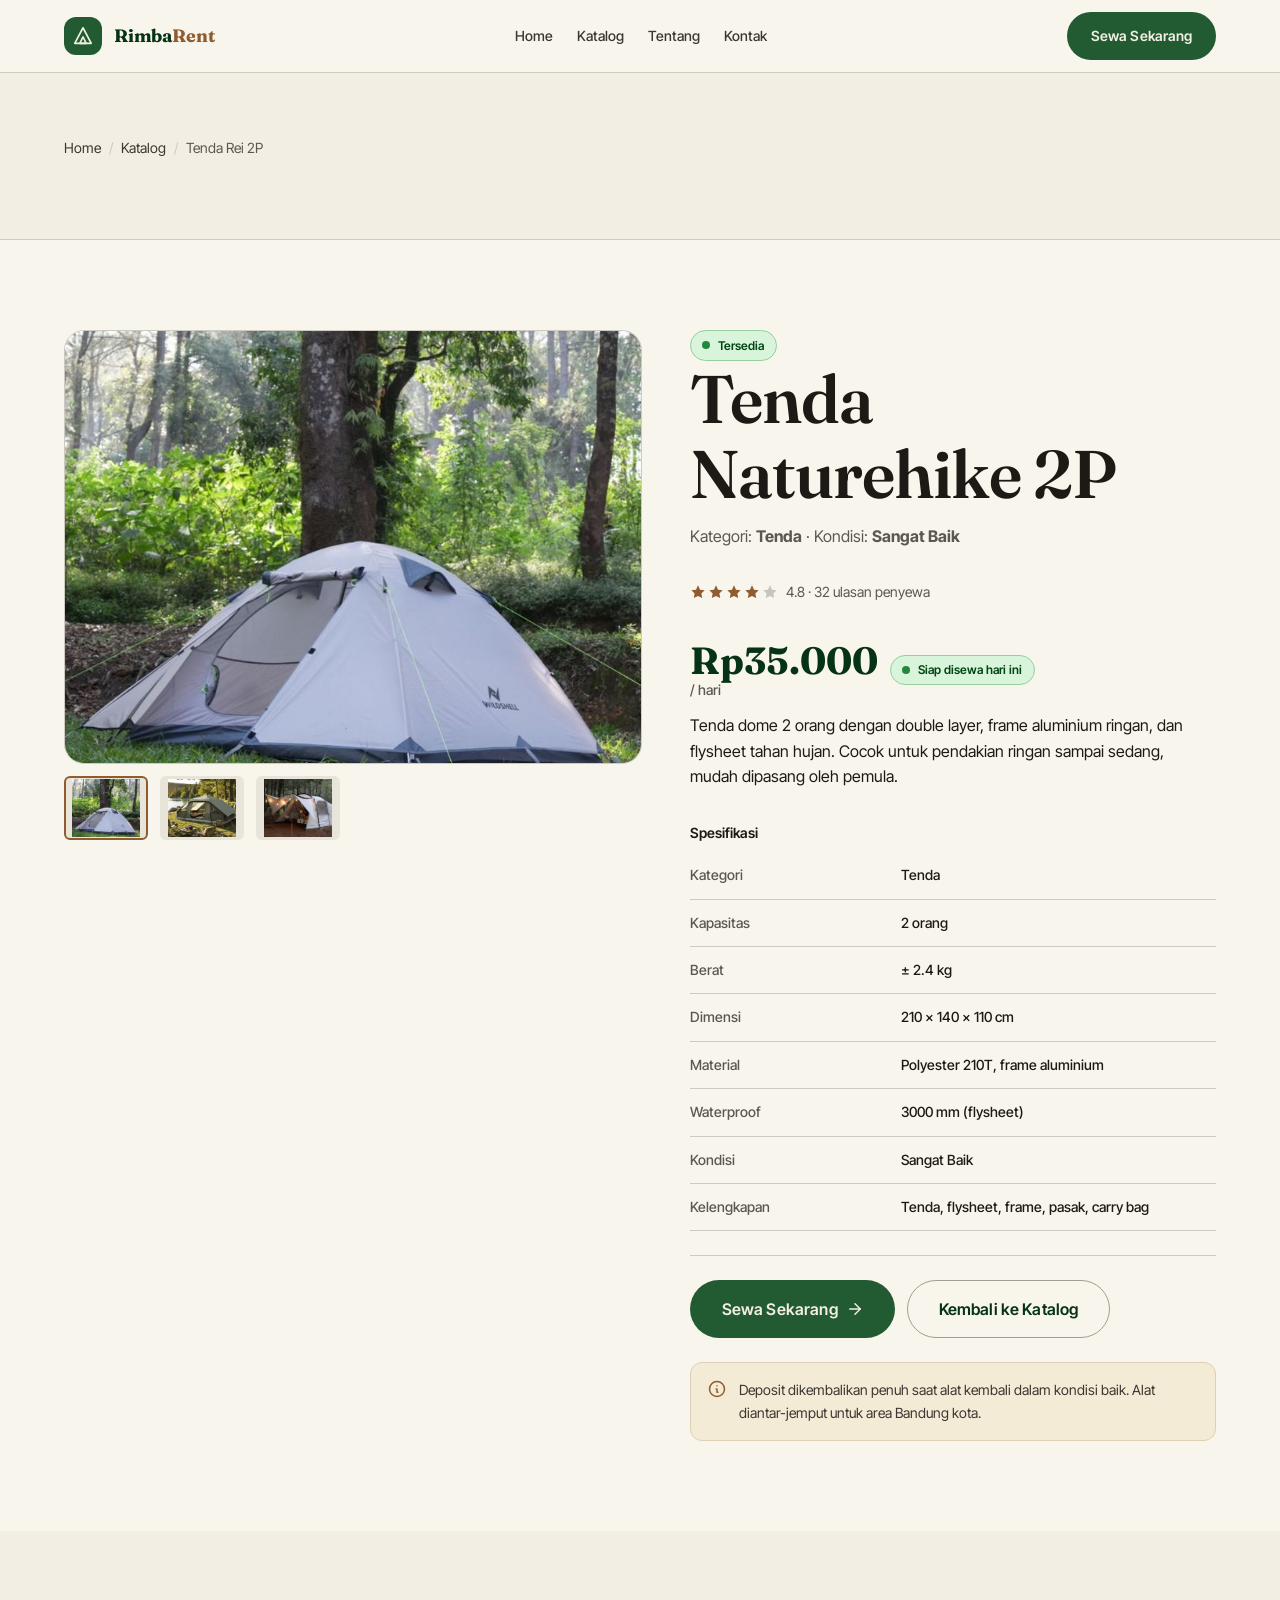
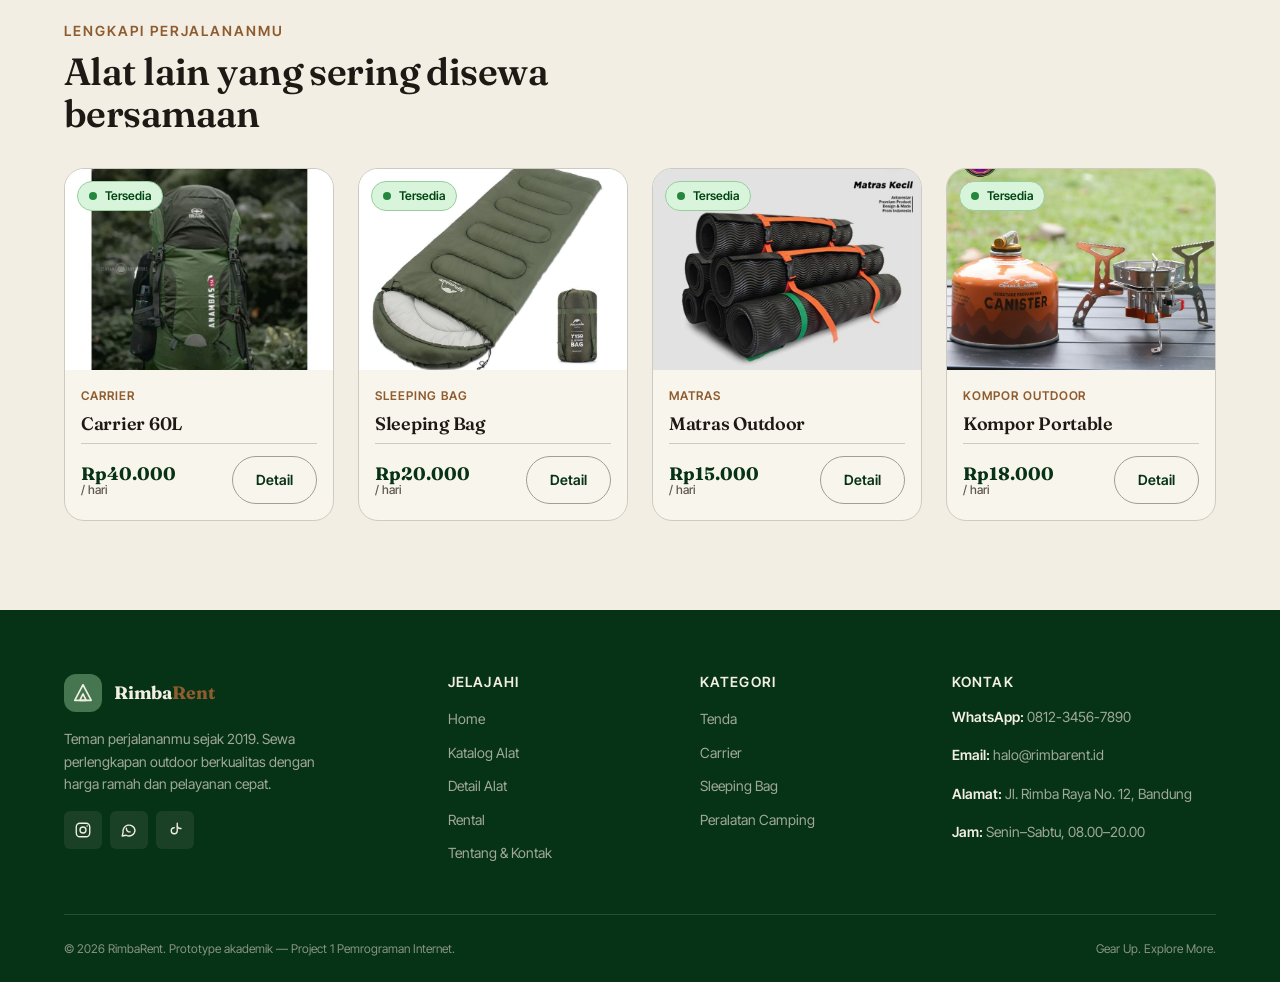
==== pages/detail.html @ 0a497bf2 "first commit" ====
<!DOCTYPE html>
<html lang="id">
<head>
  <meta charset="UTF-8">
  <meta name="viewport" content="width=device-width, initial-scale=1.0">
  <meta name="description" content="Detail alat RimbaRent — Tenda Rei 2P. Spesifikasi, kondisi, kapasitas, berat, harga sewa per hari, dan status ketersediaan.">
  <title>Tenda Rei 2P — Detail Alat — RimbaRent</title>

  <link rel="preconnect" href="https://fonts.googleapis.com">
  <link rel="preconnect" href="https://fonts.gstatic.com" crossorigin>
  <link href="https://fonts.googleapis.com/css2?family=Fraunces:opsz,wght@9..144,500;9..144,600;9..144,700&family=Inter+Tight:wght@400;500;600;700&display=swap" rel="stylesheet">

  <link rel="stylesheet" href="../css/style.css">
  <link rel="stylesheet" href="../css/components.css">
  <link rel="stylesheet" href="../css/responsive.css">
</head>
<body>
  <a class="skip-link" href="#main">Lewati ke konten utama</a>

  <!-- ================= HEADER / NAVBAR ================= -->
  <header class="site-header">
    <div class="container">
      <nav class="nav" aria-label="Navigasi utama">
        <a class="brand" href="../index.html" aria-label="RimbaRent, kembali ke beranda">
          <span class="brand__mark" aria-hidden="true">
            <svg viewBox="0 0 24 24" fill="none" stroke="currentColor" stroke-width="1.8" stroke-linecap="round" stroke-linejoin="round"><path d="M12 3 3 20h18L12 3Z"/><path d="M12 13 8.5 20h7L12 13Z"/></svg>
          </span>
          <span class="brand__name">Rimba<b>Rent</b></span>
        </a>

        <ul class="nav__menu">
          <li><a class="nav__link" href="../index.html">Home</a></li>
          <li><a class="nav__link" href="katalog.html">Katalog</a></li>
          <li><a class="nav__link" href="tentang.html">Tentang</a></li>
          <li><a class="nav__link" href="tentang.html#kontak">Kontak</a></li>
        </ul>

        <div class="nav__actions">
          <a class="btn btn--primary" href="rental.html">Sewa Sekarang</a>
          <button class="nav__toggle" type="button" data-nav-toggle aria-expanded="false" aria-controls="nav-drawer" aria-label="Buka menu navigasi">
            <span aria-hidden="true"></span>
          </button>
        </div>
      </nav>
    </div>

    <div class="nav__drawer" id="nav-drawer" data-nav-drawer>
      <div class="container">
        <ul>
          <li><a href="../index.html">Home</a></li>
          <li><a href="katalog.html">Katalog</a></li>
          <li><a href="detail.html" aria-current="page">Detail Alat</a></li>
          <li><a href="rental.html">Rental</a></li>
          <li><a href="tentang.html">Tentang</a></li>
        </ul>
        <a class="btn btn--primary btn--block" href="rental.html">Sewa Sekarang</a>
        <p class="drawer-contact">WhatsApp: 0812-3456-7890 · Senin–Sabtu 08.00–20.00</p>
      </div>
    </div>
  </header>

  <main id="main">

    <!-- ================= HEADER HALAMAN ================= -->
    <section class="page-hero">
      <div class="container">
        <nav class="breadcrumb" aria-label="Breadcrumb">
          <a href="../index.html">Home</a>
          <span aria-hidden="true">/</span>
          <a href="katalog.html">Katalog</a>
          <span aria-hidden="true">/</span>
          <span aria-current="page">Tenda Rei 2P</span>
        </nav>
      </div>
    </section>

    <!-- ================= DETAIL ================= -->
    <section class="section section--paper" aria-labelledby="tool-title">
      <div class="container">
        <div class="detail-layout">

          <!-- KIRI: Foto -->
          <div class="detail-gallery detail-media-first">
            <figure class="detail-figure" aria-label="Foto Tenda Naturehike 2P">
              <img data-detail-image src="../assets/images/products/tenda-naturehike-2p.jpg" alt="Tenda Naturehike 2P dome abu-abu berdiri di area perkemahan pegunungan">
            </figure>

            <div class="detail-thumbs" role="group" aria-label="Galeri foto alat">
              <button class="detail-thumb is-active" type="button" data-thumb="../assets/images/products/tenda-naturehike-2p.jpg" aria-label="Foto utama">
                <img src="../assets/images/products/tenda-naturehike-2p.jpg" alt="Foto utama Tenda Naturehike 2P">
              </button>
              <button class="detail-thumb" type="button" data-thumb="../assets/images/products/tenda-naturehike-4p.jpg" aria-label="Foto varian 4P">
                <img src="../assets/images/products/tenda-naturehike-4p.jpg" alt="Foto varian 4P">
              </button>
              <button class="detail-thumb" type="button" data-thumb="../assets/images/categories/tenda.jpg" aria-label="Foto saat terpasang di alam">
                <img src="../assets/images/categories/tenda.jpg" alt="Foto saat terpasang di alam">
              </button>
            </div>
          </div>

          <!-- KANAN: Informasi -->
          <div>
            <span class="badge badge--ok"><span class="badge__dot"></span>Tersedia</span>
            <h1 class="detail-title" id="tool-title">Tenda Naturehike 2P</h1>
            <p class="text-muted">Kategori: <strong>Tenda</strong> · Kondisi: <strong>Sangat Baik</strong></p>

            <div class="rating mt-6" aria-label="Rating 4.8 dari 5">
              <span class="rating__stars" aria-hidden="true">
                <svg viewBox="0 0 24 24" fill="currentColor"><path d="m12 2 3 6.5 7 .9-5 4.7 1.3 7L12 18l-6.3 3.1L7 14.1 2 9.4l7-.9L12 2Z"/></svg>
                <svg viewBox="0 0 24 24" fill="currentColor"><path d="m12 2 3 6.5 7 .9-5 4.7 1.3 7L12 18l-6.3 3.1L7 14.1 2 9.4l7-.9L12 2Z"/></svg>
                <svg viewBox="0 0 24 24" fill="currentColor"><path d="m12 2 3 6.5 7 .9-5 4.7 1.3 7L12 18l-6.3 3.1L7 14.1 2 9.4l7-.9L12 2Z"/></svg>
                <svg viewBox="0 0 24 24" fill="currentColor"><path d="m12 2 3 6.5 7 .9-5 4.7 1.3 7L12 18l-6.3 3.1L7 14.1 2 9.4l7-.9L12 2Z"/></svg>
                <svg class="is-empty" viewBox="0 0 24 24" fill="currentColor"><path d="m12 2 3 6.5 7 .9-5 4.7 1.3 7L12 18l-6.3 3.1L7 14.1 2 9.4l7-.9L12 2Z"/></svg>
              </span>
              <span>4.8 · 32 ulasan penyewa</span>
            </div>

            <div class="detail-price-row mt-6">
              <p class="price">Rp35.000 <small>/ hari</small></p>
              <span class="badge badge--ok"><span class="badge__dot"></span>Siap disewa hari ini</span>
            </div>

            <p>Tenda dome 2 orang dengan double layer, frame aluminium ringan, dan flysheet tahan hujan. Cocok untuk pendakian ringan sampai sedang, mudah dipasang oleh pemula.</p>

            <!-- Spesifikasi -->
            <table class="spec-table mt-6">
              <caption>Spesifikasi</caption>
              <tbody>
                <tr><th scope="row">Kategori</th><td>Tenda</td></tr>
                <tr><th scope="row">Kapasitas</th><td>2 orang</td></tr>
                <tr><th scope="row">Berat</th><td>± 2.4 kg</td></tr>
                <tr><th scope="row">Dimensi</th><td>210 × 140 × 110 cm</td></tr>
                <tr><th scope="row">Material</th><td>Polyester 210T, frame aluminium</td></tr>
                <tr><th scope="row">Waterproof</th><td>3000 mm (flysheet)</td></tr>
                <tr><th scope="row">Kondisi</th><td>Sangat Baik</td></tr>
                <tr><th scope="row">Kelengkapan</th><td>Tenda, flysheet, frame, pasak, carry bag</td></tr>
              </tbody>
            </table>

            <div class="detail-actions">
              <a class="btn btn--primary btn--lg" href="rental.html">
                Sewa Sekarang
                <svg class="btn__icon" viewBox="0 0 24 24" fill="none" stroke="currentColor" stroke-width="2" stroke-linecap="round" stroke-linejoin="round" aria-hidden="true"><path d="M5 12h14"/><path d="m12 5 7 7-7 7"/></svg>
              </a>
              <a class="btn btn--ghost btn--lg" href="katalog.html">Kembali ke Katalog</a>
            </div>

            <div class="callout">
              <svg viewBox="0 0 24 24" fill="none" stroke="currentColor" stroke-width="1.8" stroke-linecap="round" stroke-linejoin="round" aria-hidden="true"><circle cx="12" cy="12" r="9"/><path d="M12 8h.01M11 12h1v4h1"/></svg>
              <p style="max-width:none;margin:0">Deposit dikembalikan penuh saat alat kembali dalam kondisi baik. Alat diantar-jemput untuk area Bandung kota.</p>
            </div>
          </div>
        </div>
      </div>
    </section>

    <!-- ================= ALAT LAIN ================= -->
    <section class="section section--cream" aria-labelledby="lain-title">
      <div class="container">
        <div class="section-head">
          <span class="eyebrow">Lengkapi Perjalananmu</span>
          <h2 id="lain-title">Alat lain yang sering disewa bersamaan</h2>
        </div>

        <div class="grid products-grid">
          <article class="product-card">
            <div class="product-card__media">
              <img src="../assets/images/categories/carrier-60l.jpg" alt="Carrier 60 liter warna hijau untuk pendakian" loading="lazy" onerror="this.style.display='none'">
            </div>
            <div class="product-card__body">
              <span class="badge badge--ok product-card__badge"><span class="badge__dot"></span>Tersedia</span>
              <span class="product-card__cat">Carrier</span>
              <h3 class="product-card__name">Carrier 60L</h3>
              <div class="product-card__foot">
                <p class="price">Rp40.000 <small>/ hari</small></p>
                <a class="btn btn--ghost" href="detail.html">Detail</a>
              </div>
            </div>
          </article>

          <article class="product-card">
            <div class="product-card__media">
              <img src="../assets/images/categories/sleeping-bag.jpg" alt="Sleeping bag outdoor tergelar di dalam tenda" loading="lazy" onerror="this.style.display='none'">
            </div>
            <div class="product-card__body">
              <span class="badge badge--ok product-card__badge"><span class="badge__dot"></span>Tersedia</span>
              <span class="product-card__cat">Sleeping Bag</span>
              <h3 class="product-card__name">Sleeping Bag</h3>
              <div class="product-card__foot">
                <p class="price">Rp20.000 <small>/ hari</small></p>
                <a class="btn btn--ghost" href="detail.html">Detail</a>
              </div>
            </div>
          </article>

          <article class="product-card">
            <div class="product-card__media">
              <img src="../assets/images/categories/matras.jpg" alt="Matras camping digelar di rerumputan" loading="lazy" onerror="this.style.display='none'">
            </div>
            <div class="product-card__body">
              <span class="badge badge--ok product-card__badge"><span class="badge__dot"></span>Tersedia</span>
              <span class="product-card__cat">Matras</span>
              <h3 class="product-card__name">Matras Outdoor</h3>
              <div class="product-card__foot">
                <p class="price">Rp15.000 <small>/ hari</small></p>
                <a class="btn btn--ghost" href="detail.html">Detail</a>
              </div>
            </div>
          </article>

          <article class="product-card">
            <div class="product-card__media">
              <img src="../assets/images/categories/kompor.jpg" alt="Kompor portable menyala saat memasak di alam bebas" loading="lazy" onerror="this.style.display='none'">
            </div>
            <div class="product-card__body">
              <span class="badge badge--ok product-card__badge"><span class="badge__dot"></span>Tersedia</span>
              <span class="product-card__cat">Kompor Outdoor</span>
              <h3 class="product-card__name">Kompor Portable</h3>
              <div class="product-card__foot">
                <p class="price">Rp18.000 <small>/ hari</small></p>
                <a class="btn btn--ghost" href="detail.html">Detail</a>
              </div>
            </div>
          </article>
        </div>
      </div>
    </section>

  </main>

  <!-- ================= FOOTER ================= -->
  <footer class="site-footer">
    <div class="container">
      <div class="footer-grid">
        <div class="footer-brand">
          <a class="brand" href="../index.html">
            <span class="brand__mark" aria-hidden="true">
              <svg viewBox="0 0 24 24" fill="none" stroke="currentColor" stroke-width="1.8" stroke-linecap="round" stroke-linejoin="round"><path d="M12 3 3 20h18L12 3Z"/><path d="M12 13 8.5 20h7L12 13Z"/></svg>
            </span>
            <span class="brand__name">Rimba<b>Rent</b></span>
          </a>
          <p>Teman perjalananmu sejak 2019. Sewa perlengkapan outdoor berkualitas dengan harga ramah dan pelayanan cepat.</p>
          <div class="footer-social">
            <a href="#" aria-label="Instagram RimbaRent"><svg viewBox="0 0 24 24" fill="none" stroke="currentColor" stroke-width="1.8" stroke-linecap="round" stroke-linejoin="round"><rect x="3" y="3" width="18" height="18" rx="5"/><circle cx="12" cy="12" r="4"/><circle cx="17.5" cy="6.5" r="1" fill="currentColor" stroke="none"/></svg></a>
            <a href="#" aria-label="WhatsApp RimbaRent"><svg viewBox="0 0 24 24" fill="none" stroke="currentColor" stroke-width="1.8" stroke-linecap="round" stroke-linejoin="round"><path d="M20 12a8 8 0 0 1-11.8 7L3 20l1.1-4.9A8 8 0 1 1 20 12Z"/><path d="M8.5 9.5c0 3 2 5 5 5"/></svg></a>
            <a href="#" aria-label="TikTok RimbaRent"><svg viewBox="0 0 24 24" fill="none" stroke="currentColor" stroke-width="1.8" stroke-linecap="round" stroke-linejoin="round"><path d="M15 3v10a4 4 0 1 1-4-4"/><path d="M15 7a5 5 0 0 0 5 3"/></svg></a>
          </div>
        </div>

        <nav class="footer-col" aria-label="Menu footer">
          <h4>Jelajahi</h4>
          <ul>
            <li><a href="../index.html">Home</a></li>
            <li><a href="katalog.html">Katalog Alat</a></li>
            <li><a href="detail.html">Detail Alat</a></li>
            <li><a href="rental.html">Rental</a></li>
            <li><a href="tentang.html">Tentang &amp; Kontak</a></li>
          </ul>
        </nav>

        <nav class="footer-col" aria-label="Kategori footer">
          <h4>Kategori</h4>
          <ul>
            <li><a href="katalog.html#tenda">Tenda</a></li>
            <li><a href="katalog.html#carrier">Carrier</a></li>
            <li><a href="katalog.html#sleeping-bag">Sleeping Bag</a></li>
            <li><a href="katalog.html#camping">Peralatan Camping</a></li>
          </ul>
        </nav>

        <div class="footer-col">
          <h4>Kontak</h4>
          <ul class="footer-contact">
            <li><b>WhatsApp:</b> 0812-3456-7890</li>
            <li><b>Email:</b> halo@rimbarent.id</li>
            <li><b>Alamat:</b> Jl. Rimba Raya No. 12, Bandung</li>
            <li><b>Jam:</b> Senin–Sabtu, 08.00–20.00</li>
          </ul>
        </div>
      </div>

      <div class="footer-bottom">
        <p>&copy; <span data-year>2026</span> RimbaRent. Prototype akademik — Project 1 Pemrograman Internet.</p>
        <p>Gear Up. Explore More.</p>
      </div>
    </div>
  </footer>

  <script src="../js/script.js"></script>
</body>
</html>
---- css/style.css ----
/* ==========================================================================
   RimbaRent — Sistem Informasi Rental Alat Outdoor
   style.css — Design tokens (OKLCH), reset, base typography, layout primitives
   Hallmark · macrostructure: Photographic (hero-led) · Mode A (quality layer)
   Hallmark · pre-emit critique: P5 H5 E5 S4 R5 V4
   --------------------------------------------------------------------------
   Palet OKLCH, tanpa #000/#fff murni, neutrals ter-tint hangat selaras accent.
   ========================================================================== */

/* --------------------------------------------------------------------------
   1. DESIGN TOKENS
   -------------------------------------------------------------------------- */
:root {
  /* --- Brand core (5 warna) --- */
  --forest:  oklch(42% 0.09 150);
  --dark:    oklch(28% 0.07 150);
  --earth:   oklch(52% 0.09 60);
  --cream:   oklch(95% 0.015 90);
  --ink:     oklch(22% 0.012 60);

  /* --- Turunan brand (tint/shade dari brand core, bukan warna baru) --- */
  --forest-deep: oklch(34% 0.08 150);
  --forest-soft: oklch(52% 0.08 150);
  --paper:       oklch(97% 0.012 90);   /* surface lebih terang dari cream */
  --paper-2:     oklch(92% 0.016 90);   /* surface alt */
  --rule:        oklch(84% 0.012 85);   /* hairline */
  --muted:       oklch(46% 0.012 70);   /* teks sekunder */
  --ink-soft:    oklch(34% 0.012 65);   /* teks body lembut */

  /* --- Status (bagian sistem) --- */
  --ok:     oklch(55% 0.14 148);
  --ok-bg:  oklch(94% 0.045 148);
  --busy:   oklch(63% 0.15 60);
  --busy-bg:oklch(95% 0.05 70);
  --maint:  oklch(52% 0.18 27);
  --maint-bg:oklch(95% 0.04 27);

  /* --- Accent (highlighter, pakai <=3% viewport) --- */
  --accent: var(--earth);

  /* --- Tipografi --- */
  --font-display: "Fraunces", "Iowan Old Style", Georgia, ui-serif, serif;
  --font-body:    "Inter Tight", ui-sans-serif, system-ui, -apple-system, "Segoe UI", Roboto, sans-serif;

  /* Skala rasio — perfect fourth (1.333) */
  --fs-xs:   0.75rem;   /* 12 */
  --fs-sm:   0.875rem;  /* 14 */
  --fs-base: 1rem;      /* 16 */
  --fs-md:   1.125rem;  /* 18 */
  --fs-lg:   1.333rem;  /* 21.3 */
  --fs-xl:   1.777rem;  /* 28.4 */
  --fs-2xl:  2.369rem;  /* 37.9 */
  --fs-3xl:  3.157rem;  /* 50.5 */
  --fs-4xl:  4.209rem;  /* 67.3 */

  --lh-display: 1.12;
  --lh-tight:   1.25;
  --lh-body:    1.6;

  --measure: 65ch;

  /* --- Spacing (kelipatan 4/8) --- */
  --sp-1:  0.25rem;
  --sp-2:  0.5rem;
  --sp-3:  0.75rem;
  --sp-4:  1rem;
  --sp-5:  1.5rem;
  --sp-6:  2rem;
  --sp-7:  3rem;
  --sp-8:  4rem;
  --sp-9:  6rem;

  /* --- Radius --- */
  --r-sm:  6px;
  --r-md:  12px;
  --r-lg:  20px;
  --r-pill: 999px;

  /* --- Shadow (tinted, bukan abu kaku) --- */
  --sh-sm: 0 1px 2px oklch(22% 0.02 60 / 0.06),
           0 1px 3px oklch(22% 0.02 60 / 0.05);
  --sh-md: 0 4px 12px oklch(22% 0.02 60 / 0.10),
           0 2px 4px oklch(22% 0.02 60 / 0.06);
  --sh-lg: 0 16px 40px oklch(22% 0.02 60 / 0.16),
           0 6px 14px oklch(22% 0.02 60 / 0.08);

  /* --- Motion --- */
  --ease:  cubic-bezier(0.22, 0.61, 0.36, 1);
  --t-fast: 160ms var(--ease);
  --t-med:  240ms var(--ease);
  --t-slow: 320ms var(--ease);

  /* --- Layout --- */
  --container: 1200px;
  --gutter: 1.5rem;
  --header-h: 72px;
}

/* --------------------------------------------------------------------------
   2. RESET
   -------------------------------------------------------------------------- */
*,
*::before,
*::after { box-sizing: border-box; }

* { margin: 0; }

html {
  -webkit-text-size-adjust: 100%;
  scroll-behavior: smooth;
  scroll-padding-top: calc(var(--header-h) + 1rem);
}

body {
  font-family: var(--font-body);
  font-size: var(--fs-base);
  line-height: var(--lh-body);
  color: var(--ink);
  background-color: var(--paper);
  -webkit-font-smoothing: antialiased;
  text-rendering: optimizeLegibility;
  overflow-x: hidden;
}

img, picture, svg, video {
  display: block;
  max-width: 100%;
}

input, button, textarea, select {
  font: inherit;
  color: inherit;
}

button { cursor: pointer; }

a {
  color: inherit;
  text-decoration: none;
}

ul, ol { list-style: none; padding: 0; }

/* --------------------------------------------------------------------------
   3. TYPOGRAPHY
   -------------------------------------------------------------------------- */
h1, h2, h3, h4 {
  font-family: var(--font-display);
  font-weight: 600;
  line-height: var(--lh-display);
  color: var(--ink);
  letter-spacing: -0.015em;
}

h1 { font-size: clamp(var(--fs-2xl), 6vw, var(--fs-4xl)); }
h2 { font-size: clamp(var(--fs-xl), 4vw, var(--fs-2xl)); }
h3 { font-size: var(--fs-lg); }
h4 { font-size: var(--fs-md); }

p { max-width: var(--measure); }

strong, b { font-weight: 700; }

.eyebrow {
  font-family: var(--font-body);
  font-size: var(--fs-sm);
  font-weight: 600;
  letter-spacing: 0.14em;
  text-transform: uppercase;
  color: var(--earth);
}

.lead {
  font-size: var(--fs-md);
  color: var(--ink-soft);
  line-height: var(--lh-body);
}

.text-muted { color: var(--muted); }

/* --------------------------------------------------------------------------
   4. LAYOUT PRIMITIVES
   -------------------------------------------------------------------------- */
.container {
  width: 100%;
  max-width: var(--container);
  margin-inline: auto;
  padding-inline: var(--gutter);
}

.section {
  padding-block: clamp(var(--sp-7), 7vw, var(--sp-9));
}

.section--paper { background: var(--paper); }
.section--cream { background: var(--cream); }
.section--dark  { background: var(--dark); color: var(--cream); }
.section--dark h1,
.section--dark h2,
.section--dark h3 { color: var(--cream); }

.section-head {
  max-width: 60ch;
  margin-bottom: var(--sp-6);
}

.section-head--center {
  margin-inline: auto;
  text-align: center;
}

.section-head .eyebrow { display: block; margin-bottom: var(--sp-2); }

.section-head h2 { margin-bottom: var(--sp-3); }

/* Divider hairline (Hallmark default) */
.rule {
  border: 0;
  border-top: 1px solid var(--rule);
}

.rule--dark { border-top-color: oklch(52% 0.03 150 / 0.35); }

/* Grid utilitas */
.grid { display: grid; gap: var(--sp-5); }

/* --------------------------------------------------------------------------
   5. AKSESIBILITAS
   -------------------------------------------------------------------------- */
:where(a, button, input, select, textarea, [tabindex]):focus-visible {
  outline: 2px solid var(--accent);
  outline-offset: 2px;
  border-radius: var(--r-sm);
}

.visually-hidden {
  position: absolute !important;
  width: 1px; height: 1px;
  padding: 0; margin: -1px;
  overflow: hidden;
  clip: rect(0 0 0 0);
  white-space: nowrap;
  border: 0;
}

.skip-link {
  position: absolute;
  top: var(--sp-4);
  left: var(--sp-4);
  z-index: 200;
  background: var(--dark);
  color: var(--cream);
  padding: var(--sp-2) var(--sp-4);
  border-radius: var(--r-sm);
  transform: translateY(-150%);
  transition: transform var(--t-fast);
}
.skip-link:focus { transform: translateY(0); }

/* --------------------------------------------------------------------------
   6. HELPERS
   -------------------------------------------------------------------------- */
.stack > * + * { margin-top: var(--sp-4); }
.stack-sm > * + * { margin-top: var(--sp-2); }
.cluster {
  display: flex;
  flex-wrap: wrap;
  gap: var(--sp-3);
  align-items: center;
}
.center { text-align: center; margin-inline: auto; }
.mt-6 { margin-top: var(--sp-6); }
.mt-7 { margin-top: var(--sp-7); }
---- css/components.css ----
/* ==========================================================================
   RimbaRent — components.css
   Navbar, footer, buttons, cards, badges, forms, hero, sections, map, dll.
   ========================================================================== */

/* --------------------------------------------------------------------------
   NAVBAR
   -------------------------------------------------------------------------- */
.site-header {
  position: sticky;
  top: 0;
  z-index: 100;
  background: oklch(97% 0.012 90 / 0.92);
  backdrop-filter: saturate(140%) blur(10px);
  border-bottom: 1px solid var(--rule);
}

.nav {
  display: flex;
  align-items: center;
  justify-content: space-between;
  gap: var(--sp-4);
  min-height: var(--header-h);
}

.brand {
  display: inline-flex;
  align-items: center;
  gap: var(--sp-3);
  font-family: var(--font-display);
  font-weight: 700;
  font-size: var(--fs-md);
  letter-spacing: -0.01em;
  color: var(--dark);
}

.brand__mark {
  display: grid;
  place-items: center;
  width: 38px;
  height: 38px;
  border-radius: var(--r-md);
  background: var(--forest);
  color: var(--cream);
  flex: none;
}
.brand__mark svg { width: 22px; height: 22px; }

.brand__name b { color: var(--earth); font-weight: 700; }

.nav__menu {
  display: flex;
  align-items: center;
  gap: var(--sp-5);
}

.nav__link {
  position: relative;
  font-size: var(--fs-sm);
  font-weight: 500;
  color: var(--ink-soft);
  padding-block: var(--sp-1);
  transition: color var(--t-fast);
}

.nav__link::after {
  content: "";
  position: absolute;
  left: 0;
  bottom: -2px;
  width: 100%;
  height: 2px;
  background: var(--accent);
  transform: scaleX(0);
  transform-origin: left;
  transition: transform var(--t-med);
}

.nav__link:hover { color: var(--dark); }
.nav__link:hover::after,
.nav__link[aria-current="page"]::after { transform: scaleX(1); }
.nav__link[aria-current="page"] { color: var(--dark); font-weight: 600; }

.nav__actions { display: flex; align-items: center; gap: var(--sp-3); }

.nav__toggle {
  display: none;
  width: 44px;
  height: 44px;
  border: 1px solid var(--rule);
  background: var(--paper);
  border-radius: var(--r-md);
  position: relative;
}
.nav__toggle span,
.nav__toggle span::before,
.nav__toggle span::after {
  content: "";
  position: absolute;
  left: 50%;
  width: 18px;
  height: 2px;
  background: var(--dark);
  border-radius: 2px;
  transform: translateX(-50%);
  transition: transform var(--t-med), opacity var(--t-fast);
}
.nav__toggle span { top: 50%; transform: translate(-50%, -50%); }
.nav__toggle span::before { top: -6px; }
.nav__toggle span::after  { top: 6px; }

.nav__toggle[aria-expanded="true"] span { transform: translate(-50%, -50%) rotate(45deg); }
.nav__toggle[aria-expanded="true"] span::before { opacity: 0; }
.nav__toggle[aria-expanded="true"] span::after { transform: translateX(-50%) rotate(-90deg); top: 0; }

/* Mobile drawer */
.nav__drawer {
  display: none;
}

/* --------------------------------------------------------------------------
   BUTTONS
   -------------------------------------------------------------------------- */
.btn {
  --btn-bg: var(--forest);
  --btn-fg: var(--cream);
  --btn-bd: transparent;
  display: inline-flex;
  align-items: center;
  justify-content: center;
  gap: var(--sp-2);
  padding: 0.72rem 1.4rem;
  min-height: 44px;
  font-family: var(--font-body);
  font-size: var(--fs-sm);
  font-weight: 600;
  letter-spacing: 0.01em;
  color: var(--btn-fg);
  background: var(--btn-bg);
  border: 1px solid var(--btn-bd);
  border-radius: var(--r-pill);
  transition: transform var(--t-fast), box-shadow var(--t-med),
              background-color var(--t-med), color var(--t-med),
              border-color var(--t-med);
}
.btn:hover { transform: translateY(-2px); box-shadow: var(--sh-md); }
.btn:active { transform: translateY(1px); box-shadow: var(--sh-sm); }
.btn:disabled,
.btn[aria-disabled="true"] {
  opacity: 0.5;
  cursor: not-allowed;
  transform: none;
  box-shadow: none;
}

.btn--primary { --btn-bg: var(--forest); --btn-fg: var(--cream); }
.btn--primary:hover { --btn-bg: var(--forest-deep); }

.btn--accent { --btn-bg: var(--earth); --btn-fg: oklch(98% 0.01 80); }
.btn--accent:hover { --btn-bg: oklch(46% 0.10 60); }

.btn--ghost {
  --btn-bg: transparent;
  --btn-fg: var(--dark);
  --btn-bd: oklch(70% 0.02 90);
}
.btn--ghost:hover {
  --btn-bd: var(--dark);
  --btn-bg: var(--dark);
  --btn-fg: var(--cream);
}

.btn--light {
  --btn-bg: var(--cream);
  --btn-fg: var(--dark);
}
.btn--light:hover { --btn-bg: var(--paper); }

.btn--outline-light {
  --btn-bg: transparent;
  --btn-fg: var(--cream);
  --btn-bd: oklch(92% 0.02 90 / 0.6);
}
.btn--outline-light:hover {
  --btn-bg: oklch(96% 0.02 90 / 0.12);
  --btn-bd: var(--cream);
}

.btn--block { width: 100%; }
.btn--lg { padding: 0.95rem 1.9rem; font-size: var(--fs-base); }

.btn__icon { width: 18px; height: 18px; flex: none; }

/* --------------------------------------------------------------------------
   HERO
   -------------------------------------------------------------------------- */
.hero {
  position: relative;
  isolation: isolate;
  color: var(--cream);
  min-height: clamp(520px, 78vh, 760px);
  display: flex;
  align-items: flex-end;
  overflow: hidden;
  background: var(--dark);
}

.hero__media {
  position: absolute;
  inset: 0;
  z-index: -2;
}
.hero__media img {
  width: 100%;
  height: 100%;
  object-fit: cover;
  object-position: center 55%;
}

/* Overlay: dua lapis — scrim bawah + tint hutan */
.hero__overlay {
  position: absolute;
  inset: 0;
  z-index: -1;
  background:
    linear-gradient(180deg,
      oklch(20% 0.03 150 / 0.35) 0%,
      oklch(20% 0.03 150 / 0.55) 55%,
      oklch(16% 0.04 150 / 0.88) 100%);
}

/* Placeholder hero (bila gambar belum ada) */
.hero--placeholder .hero__media {
  background:
    radial-gradient(120% 100% at 70% 0%, oklch(48% 0.08 150) 0%, oklch(26% 0.06 150) 60%, oklch(20% 0.05 150) 100%);
}

.hero__inner {
  width: 100%;
  max-width: var(--container);
  margin-inline: auto;
  padding: clamp(var(--sp-7), 8vw, var(--sp-9)) var(--gutter) clamp(var(--sp-6), 6vw, var(--sp-8));
  display: grid;
  grid-template-columns: 1.1fr 0.9fr;
  gap: clamp(var(--sp-5), 5vw, var(--sp-8));
  align-items: center;
}

.hero__text {
  position: relative;
  z-index: 1;
}

/* Gambar hero split (kanan) */
.hero__figure {
  position: relative;
  margin: 0;
  z-index: 1;
  border-radius: var(--r-lg);
  overflow: hidden;
  aspect-ratio: 4 / 3;
  box-shadow: var(--sh-lg);
  border: 1px solid oklch(92% 0.02 90 / 0.18);
  background: oklch(26% 0.05 150);
}
.hero__figure img {
  position: relative;
  z-index: 1;
  width: 100%;
  height: 100%;
  object-fit: cover;
  object-position: center;
  transition: transform var(--t-slow);
}
.hero__figure:hover img { transform: scale(1.04); }

/* Fallback bila gambar belum tersedia (di bawah img; tampil saat img hidden) */
.hero__figure-fallback {
  position: absolute;
  inset: 0;
  z-index: 0;
  display: grid;
  place-content: center;
  justify-items: center;
  gap: var(--sp-3);
  text-align: center;
  color: oklch(90% 0.03 90 / 0.75);
  background: linear-gradient(145deg, oklch(40% 0.07 150), oklch(24% 0.05 150));
  transition: transform var(--t-slow);
}
.hero__figure:hover .hero__figure-fallback { transform: scale(1.04); }
.hero__figure-fallback svg { width: 56px; height: 56px; opacity: 0.85; }
.hero__figure-fallback em {
  font-family: var(--font-body);
  font-style: normal;
  font-size: var(--fs-xs);
  letter-spacing: 0.08em;
  text-transform: uppercase;
}

.hero__eyebrow {
  display: inline-flex;
  align-items: center;
  gap: var(--sp-2);
  font-size: var(--fs-sm);
  font-weight: 600;
  letter-spacing: 0.12em;
  text-transform: uppercase;
  color: oklch(88% 0.06 80);
  margin-bottom: var(--sp-4);
}
.hero__eyebrow::before {
  content: "";
  width: 26px;
  height: 1px;
  background: var(--accent);
}

.hero h1 {
  color: var(--cream);
  max-width: 16ch;
  margin-bottom: var(--sp-4);
  text-wrap: balance;
}

.hero__lead {
  max-width: 48ch;
  font-size: var(--fs-md);
  color: oklch(92% 0.015 90 / 0.9);
  margin-bottom: var(--sp-6);
}

.hero__cta { display: flex; flex-wrap: wrap; gap: var(--sp-3); }

.hero__stats {
  display: flex;
  flex-wrap: wrap;
  gap: var(--sp-6);
  margin-top: var(--sp-7);
  padding-top: var(--sp-5);
  border-top: 1px solid oklch(92% 0.02 90 / 0.25);
}
.hero__stat b {
  display: block;
  font-family: var(--font-display);
  font-size: var(--fs-xl);
  color: var(--cream);
  line-height: 1.1;
}
.hero__stat span {
  font-size: var(--fs-sm);
  color: oklch(88% 0.02 90 / 0.8);
}

/* --------------------------------------------------------------------------
   CATEGORY CARD
   -------------------------------------------------------------------------- */
.categories-grid {
  grid-template-columns: repeat(4, 1fr);
}

.category-card {
  position: relative;
  display: block;
  border-radius: var(--r-lg);
  overflow: hidden;
  background: var(--paper-2);
  box-shadow: var(--sh-sm);
  transition: transform var(--t-med), box-shadow var(--t-med);
}
.category-card:hover { transform: translateY(-4px); box-shadow: var(--sh-md); }

.category-card__media {
  position: relative;
  aspect-ratio: 4 / 3;
  overflow: hidden;
  background: var(--paper-2);
}
.category-card__media img {
  position: relative;
  z-index: 1;
  width: 100%; height: 100%;
  object-fit: cover;
  transition: transform var(--t-slow);
}
.category-card:hover .category-card__media img { transform: scale(1.06); }

.category-card__media::after {
  content: "";
  position: absolute;
  inset: 0;
  z-index: 2;
  background: linear-gradient(180deg, transparent 45%, oklch(18% 0.03 150 / 0.72) 100%);
}

.category-card__body {
  position: absolute;
  left: 0; right: 0; bottom: 0;
  z-index: 3;
  padding: var(--sp-4);
  color: var(--cream);
}
.category-card__body h3 {
  color: var(--cream);
  font-size: var(--fs-md);
  margin-bottom: var(--sp-1);
}
.category-card__body span {
  font-size: var(--fs-sm);
  color: oklch(90% 0.02 90 / 0.85);
}

/* Placeholder kategori — fallback ikon bila gambar belum ada (di bawah img) */
.category-card__media .category-card__icon {
  position: absolute;
  inset: 0;
  z-index: 0;
  display: grid;
  place-items: center;
  color: oklch(98% 0.01 90 / 0.9);
  background: linear-gradient(145deg, var(--forest-soft), var(--forest-deep));
}
.category-card__media .category-card__icon svg { width: 44px; height: 44px; opacity: 0.9; }

/* --------------------------------------------------------------------------
   PRODUCT CARD
   -------------------------------------------------------------------------- */
.products-grid {
  grid-template-columns: repeat(4, 1fr);
}

.product-card {
  position: relative;
  display: flex;
  flex-direction: column;
  background: var(--paper);
  border: 1px solid var(--rule);
  border-radius: var(--r-lg);
  overflow: hidden;
  transition: transform var(--t-med), box-shadow var(--t-med), border-color var(--t-med);
}
.product-card:hover {
  transform: translateY(-6px);
  box-shadow: var(--sh-lg);
  border-color: oklch(78% 0.04 100);
}

.product-card__media {
  position: relative;
  aspect-ratio: 4 / 3;
  overflow: hidden;
  background: var(--paper-2);
}
.product-card__media img {
  width: 100%; height: 100%;
  object-fit: cover;
  transition: transform var(--t-slow);
}
.product-card:hover .product-card__media img { transform: scale(1.05); }

.product-card__media.is-placeholder {
  display: grid;
  place-items: center;
  background: linear-gradient(145deg, var(--paper-2), var(--cream));
}
.product-card__media.is-placeholder svg {
  width: 46px; height: 46px;
  color: oklch(60% 0.04 130);
}

.product-card__badge {
  position: absolute;
  top: var(--sp-3);
  left: var(--sp-3);
  z-index: 2;
}

.product-card__body {
  display: flex;
  flex-direction: column;
  gap: var(--sp-2);
  padding: var(--sp-4);
  flex: 1;
}

.product-card__cat {
  font-size: var(--fs-xs);
  font-weight: 600;
  letter-spacing: 0.08em;
  text-transform: uppercase;
  color: var(--earth);
}

.product-card__name {
  font-family: var(--font-display);
  font-size: var(--fs-md);
  font-weight: 600;
  line-height: var(--lh-tight);
  color: var(--ink);
}

.product-card__meta {
  display: flex;
  align-items: center;
  gap: var(--sp-2);
  font-size: var(--fs-sm);
  color: var(--muted);
}

.product-card__foot {
  display: flex;
  align-items: center;
  justify-content: space-between;
  gap: var(--sp-3);
  margin-top: auto;
  padding-top: var(--sp-3);
  border-top: 1px solid var(--rule);
}

.price {
  font-family: var(--font-display);
  font-weight: 700;
  font-size: var(--fs-md);
  color: var(--dark);
  line-height: 1.1;
}
.price small {
  display: block;
  font-family: var(--font-body);
  font-size: var(--fs-xs);
  font-weight: 500;
  color: var(--muted);
}

/* --------------------------------------------------------------------------
   BADGE / STATUS
   -------------------------------------------------------------------------- */
.badge {
  display: inline-flex;
  align-items: center;
  gap: var(--sp-2);
  padding: 0.3rem 0.7rem;
  font-size: var(--fs-xs);
  font-weight: 600;
  border-radius: var(--r-pill);
  border: 1px solid transparent;
  white-space: nowrap;
}
.badge__dot {
  width: 8px; height: 8px;
  border-radius: 50%;
  flex: none;
}

.badge--ok    { background: var(--ok-bg);    color: oklch(34% 0.11 148); border-color: oklch(80% 0.09 148); }
.badge--ok    .badge__dot { background: var(--ok); }

.badge--busy  { background: var(--busy-bg);  color: oklch(42% 0.13 60);  border-color: oklch(82% 0.10 70); }
.badge--busy  .badge__dot { background: var(--busy); }

.badge--maint { background: var(--maint-bg); color: oklch(42% 0.16 27);  border-color: oklch(82% 0.09 27); }
.badge--maint .badge__dot { background: var(--maint); }

/* Chip / pill (filter & meta) */
.chip {
  display: inline-flex;
  align-items: center;
  gap: var(--sp-2);
  padding: 0.45rem 0.9rem;
  font-size: var(--fs-sm);
  font-weight: 500;
  color: var(--ink-soft);
  background: var(--paper);
  border: 1px solid var(--rule);
  border-radius: var(--r-pill);
  transition: background-color var(--t-fast), color var(--t-fast),
              border-color var(--t-fast), transform var(--t-fast);
}
.chip:hover { transform: translateY(-1px); border-color: var(--earth); color: var(--dark); }
.chip.is-active {
  background: var(--dark);
  color: var(--cream);
  border-color: var(--dark);
}

/* --------------------------------------------------------------------------
   FEATURE / STEP / VALUE CARD
   -------------------------------------------------------------------------- */
.features-grid { grid-template-columns: repeat(4, 1fr); }
.steps-grid    { grid-template-columns: repeat(4, 1fr); }

.feature-card {
  padding: var(--sp-5);
  background: var(--paper);
  border: 1px solid var(--rule);
  border-radius: var(--r-lg);
  transition: transform var(--t-med), box-shadow var(--t-med), border-color var(--t-med);
}
.feature-card:hover {
  transform: translateY(-4px);
  box-shadow: var(--sh-md);
  border-color: oklch(80% 0.05 120);
}

.feature-card__icon {
  display: grid;
  place-items: center;
  width: 48px; height: 48px;
  border-radius: var(--r-md);
  background: oklch(92% 0.05 145);
  color: var(--forest);
  margin-bottom: var(--sp-4);
}
.feature-card__icon svg { width: 24px; height: 24px; }

.feature-card h3 { font-size: var(--fs-md); margin-bottom: var(--sp-2); }
.feature-card p { font-size: var(--fs-sm); color: var(--muted); }

.step-card {
  position: relative;
  padding: var(--sp-5);
  padding-top: var(--sp-6);
  background: var(--paper);
  border: 1px solid var(--rule);
  border-radius: var(--r-lg);
}
.step-card__num {
  position: absolute;
  top: calc(-1 * var(--sp-4));
  left: var(--sp-5);
  display: grid;
  place-items: center;
  width: 44px; height: 44px;
  border-radius: var(--r-pill);
  background: var(--dark);
  color: var(--cream);
  font-family: var(--font-display);
  font-weight: 700;
  font-size: var(--fs-md);
  box-shadow: var(--sh-md);
}
.step-card h3 { font-size: var(--fs-md); margin-bottom: var(--sp-2); }
.step-card p { font-size: var(--fs-sm); color: var(--muted); }

/* --------------------------------------------------------------------------
   CTA SECTION
   -------------------------------------------------------------------------- */
.cta-band {
  position: relative;
  overflow: hidden;
  border-radius: var(--r-lg);
  padding: clamp(var(--sp-6), 6vw, var(--sp-8));
  background:
    radial-gradient(120% 140% at 100% 0%, oklch(34% 0.07 150) 0%, oklch(24% 0.05 150) 60%);
  color: var(--cream);
  display: grid;
  grid-template-columns: 1.4fr auto;
  align-items: center;
  gap: var(--sp-6);
}
.cta-band h2 { color: var(--cream); margin-bottom: var(--sp-2); }
.cta-band p { color: oklch(90% 0.02 90 / 0.85); max-width: 46ch; }
.cta-band__actions { display: flex; gap: var(--sp-3); flex-wrap: wrap; }

/* --------------------------------------------------------------------------
   PAGE HEADER (halaman dalam)
   -------------------------------------------------------------------------- */
.page-hero {
  background: var(--cream);
  border-bottom: 1px solid var(--rule);
  padding-block: clamp(var(--sp-6), 6vw, var(--sp-8));
}
.page-hero .eyebrow { display: block; margin-bottom: var(--sp-2); }
.page-hero h1 { font-size: clamp(var(--fs-2xl), 5vw, var(--fs-3xl)); margin-bottom: var(--sp-3); }
.page-hero p { color: var(--ink-soft); font-size: var(--fs-md); }

.breadcrumb {
  display: flex;
  flex-wrap: wrap;
  gap: var(--sp-2);
  font-size: var(--fs-sm);
  color: var(--muted);
  margin-bottom: var(--sp-4);
}
.breadcrumb a { color: var(--ink-soft); transition: color var(--t-fast); }
.breadcrumb a:hover { color: var(--earth); }
.breadcrumb span[aria-hidden] { color: var(--rule); }

/* --------------------------------------------------------------------------
   FILTER BAR
   -------------------------------------------------------------------------- */
.filter-bar {
  display: flex;
  flex-wrap: wrap;
  gap: var(--sp-2);
  padding-block: var(--sp-5);
  position: sticky;
  top: var(--header-h);
  z-index: 40;
  background: oklch(97% 0.012 90 / 0.94);
  backdrop-filter: blur(8px);
  border-bottom: 1px solid var(--rule);
}
.filter-bar__label {
  width: 100%;
  font-size: var(--fs-xs);
  font-weight: 600;
  letter-spacing: 0.1em;
  text-transform: uppercase;
  color: var(--muted);
  margin-bottom: var(--sp-1);
}

/* --------------------------------------------------------------------------
   DETAIL PAGE
   -------------------------------------------------------------------------- */
.detail-layout {
  display: grid;
  grid-template-columns: 1.1fr 1fr;
  gap: clamp(var(--sp-5), 4vw, var(--sp-7));
  align-items: start;
}

.detail-gallery {
  position: sticky;
  top: calc(var(--header-h) + var(--sp-4));
}

.detail-figure {
  border-radius: var(--r-lg);
  overflow: hidden;
  background: var(--paper-2);
  border: 1px solid var(--rule);
  aspect-ratio: 4 / 3;
}
.detail-figure img { width: 100%; height: 100%; object-fit: cover; }
.detail-figure.is-placeholder {
  display: grid; place-items: center;
  background: linear-gradient(145deg, var(--paper-2), var(--cream));
}
.detail-figure.is-placeholder svg { width: 72px; height: 72px; color: oklch(62% 0.04 130); }

.detail-thumbs {
  display: flex;
  gap: var(--sp-3);
  margin-top: var(--sp-3);
}
.detail-thumb {
  width: 84px; height: 64px;
  border-radius: var(--r-sm);
  overflow: hidden;
  border: 2px solid transparent;
  background: var(--paper-2);
  transition: border-color var(--t-fast), transform var(--t-fast);
}
.detail-thumb:hover { transform: translateY(-2px); }
.detail-thumb.is-active { border-color: var(--earth); }
.detail-thumb img { width: 100%; height: 100%; object-fit: cover; }

.detail-title { margin-bottom: var(--sp-3); }

.detail-price-row {
  display: flex;
  align-items: baseline;
  gap: var(--sp-3);
  flex-wrap: wrap;
  margin-bottom: var(--sp-4);
}
.detail-price-row .price { font-size: var(--fs-2xl); }
.detail-price-row .price small { font-size: var(--fs-sm); }

.rating {
  display: inline-flex;
  align-items: center;
  gap: var(--sp-2);
  font-size: var(--fs-sm);
  color: var(--muted);
}
.rating__stars { display: inline-flex; gap: 2px; color: var(--earth); }
.rating__stars svg { width: 16px; height: 16px; }
.rating__stars .is-empty { color: oklch(82% 0.01 85); }

.spec-table {
  width: 100%;
  border-collapse: collapse;
  font-size: var(--fs-sm);
}
.spec-table caption {
  text-align: left;
  font-weight: 600;
  padding-bottom: var(--sp-2);
  color: var(--ink);
}
.spec-table th,
.spec-table td {
  text-align: left;
  padding: var(--sp-3) 0;
  border-bottom: 1px solid var(--rule);
  vertical-align: top;
}
.spec-table th {
  width: 40%;
  font-weight: 500;
  color: var(--muted);
}
.spec-table td { color: var(--ink); font-weight: 500; }

.detail-actions {
  display: flex;
  flex-wrap: wrap;
  gap: var(--sp-3);
  margin-top: var(--sp-5);
  padding-top: var(--sp-5);
  border-top: 1px solid var(--rule);
}

.callout {
  display: flex;
  gap: var(--sp-3);
  padding: var(--sp-4);
  background: oklch(94% 0.03 90);
  border: 1px solid oklch(86% 0.04 80);
  border-radius: var(--r-md);
  font-size: var(--fs-sm);
  color: var(--ink-soft);
  margin-top: var(--sp-5);
}
.callout svg { width: 20px; height: 20px; color: var(--earth); flex: none; }

/* --------------------------------------------------------------------------
   FORMS
   -------------------------------------------------------------------------- */
.form-layout {
  display: grid;
  grid-template-columns: 1.5fr 1fr;
  gap: clamp(var(--sp-5), 4vw, var(--sp-7));
  align-items: start;
}

.form-card {
  background: var(--paper);
  border: 1px solid var(--rule);
  border-radius: var(--r-lg);
  padding: clamp(var(--sp-5), 4vw, var(--sp-6));
  box-shadow: var(--sh-sm);
}

.form-grid {
  display: grid;
  grid-template-columns: repeat(2, 1fr);
  gap: var(--sp-4);
}
.form-field--full { grid-column: 1 / -1; }

.form-field { display: flex; flex-direction: column; gap: var(--sp-2); }

.form-field label {
  font-size: var(--fs-sm);
  font-weight: 600;
  color: var(--ink);
}
.form-field label .req { color: var(--maint); }

.form-field .hint {
  font-size: var(--fs-xs);
  color: var(--muted);
}

.input,
.select,
.textarea {
  width: 100%;
  padding: 0.7rem 0.9rem;
  min-height: 46px;
  font-size: var(--fs-sm);
  color: var(--ink);
  background: var(--paper);
  border: 1px solid oklch(84% 0.012 85);
  border-radius: var(--r-md);
  transition: border-color var(--t-fast), box-shadow var(--t-fast), background-color var(--t-fast);
}
.textarea { min-height: 110px; resize: vertical; }

.input::placeholder,
.textarea::placeholder { color: oklch(62% 0.01 80); }

.input:hover,
.select:hover,
.textarea:hover { border-color: oklch(72% 0.02 90); }

.input:focus,
.select:focus,
.textarea:focus {
  outline: none;
  border-color: var(--accent);
  box-shadow: 0 0 0 3px oklch(52% 0.09 60 / 0.18);
}

.select {
  appearance: none;
  background-image: url("data:image/svg+xml,%3Csvg xmlns='http://www.w3.org/2000/svg' width='16' height='16' viewBox='0 0 24 24' fill='none' stroke='%234a4a42' stroke-width='2' stroke-linecap='round' stroke-linejoin='round'%3E%3Cpolyline points='6 9 12 15 18 9'/%3E%3C/svg%3E");
  background-repeat: no-repeat;
  background-position: right 0.9rem center;
  padding-right: 2.4rem;
}

.form-actions {
  display: flex;
  flex-wrap: wrap;
  gap: var(--sp-3);
  margin-top: var(--sp-5);
  padding-top: var(--sp-5);
  border-top: 1px solid var(--rule);
}

/* Panel estimasi */
.estimate {
  position: sticky;
  top: calc(var(--header-h) + var(--sp-4));
  background: var(--dark);
  color: var(--cream);
  border-radius: var(--r-lg);
  padding: var(--sp-5);
  box-shadow: var(--sh-lg);
}
.estimate__head {
  display: flex;
  align-items: center;
  gap: var(--sp-2);
  margin-bottom: var(--sp-4);
}
.estimate__head svg { width: 20px; height: 20px; color: oklch(85% 0.07 80); }
.estimate__head h3 { color: var(--cream); font-size: var(--fs-md); }

.estimate__rows { display: grid; gap: var(--sp-3); }
.estimate__row {
  display: flex;
  align-items: baseline;
  justify-content: space-between;
  gap: var(--sp-3);
  font-size: var(--fs-sm);
  padding-bottom: var(--sp-3);
  border-bottom: 1px solid oklch(92% 0.02 90 / 0.14);
}
.estimate__row span { color: oklch(88% 0.02 90 / 0.78); }
.estimate__row b { font-weight: 600; color: var(--cream); }

.estimate__total {
  display: flex;
  align-items: baseline;
  justify-content: space-between;
  gap: var(--sp-3);
  margin-top: var(--sp-4);
  padding-top: var(--sp-2);
}
.estimate__total span { font-size: var(--fs-sm); color: oklch(88% 0.02 90 / 0.8); }
.estimate__total b {
  font-family: var(--font-display);
  font-size: var(--fs-xl);
  color: oklch(90% 0.09 80);
  line-height: 1.1;
}

.estimate__note {
  margin-top: var(--sp-4);
  padding: var(--sp-3);
  background: oklch(96% 0.02 90 / 0.08);
  border-radius: var(--r-md);
  font-size: var(--fs-xs);
  color: oklch(88% 0.02 90 / 0.8);
  line-height: 1.5;
}

/* Form feedback (submit) */
.form-feedback {
  display: none;
  align-items: flex-start;
  gap: var(--sp-3);
  margin-top: var(--sp-4);
  padding: var(--sp-4);
  background: var(--ok-bg);
  border: 1px solid oklch(78% 0.09 148);
  border-radius: var(--r-md);
  font-size: var(--fs-sm);
  color: oklch(32% 0.11 148);
}
.form-feedback.is-visible { display: flex; }
.form-feedback svg { width: 20px; height: 20px; flex: none; }

/* --------------------------------------------------------------------------
   ABOUT PAGE
   -------------------------------------------------------------------------- */
.about-split {
  display: grid;
  grid-template-columns: 1fr 1fr;
  gap: clamp(var(--sp-5), 5vw, var(--sp-7));
  align-items: center;
}
.about-media {
  border-radius: var(--r-lg);
  overflow: hidden;
  aspect-ratio: 4 / 3;
  background: var(--paper-2);
  border: 1px solid var(--rule);
}
.about-media img { width: 100%; height: 100%; object-fit: cover; }
.about-media.is-placeholder {
  display: grid; place-items: center;
  background: linear-gradient(145deg, var(--forest-soft), var(--forest-deep));
}
.about-media.is-placeholder svg { width: 64px; height: 64px; color: oklch(96% 0.02 90 / 0.85); }

.value-list { display: grid; gap: var(--sp-4); }
.value-item {
  display: flex;
  gap: var(--sp-3);
  padding: var(--sp-4);
  border: 1px solid var(--rule);
  border-radius: var(--r-md);
  background: var(--paper);
  transition: transform var(--t-med), box-shadow var(--t-med);
}
.value-item:hover { transform: translateY(-3px); box-shadow: var(--sh-sm); }
.value-item__icon {
  display: grid; place-items: center;
  width: 40px; height: 40px; flex: none;
  border-radius: var(--r-sm);
  background: oklch(92% 0.05 145);
  color: var(--forest);
}
.value-item__icon svg { width: 20px; height: 20px; }
.value-item h3 { font-size: var(--fs-base); margin-bottom: var(--sp-1); }
.value-item p { font-size: var(--fs-sm); color: var(--muted); }

.contact-grid {
  display: grid;
  grid-template-columns: 1fr 1.2fr;
  gap: clamp(var(--sp-5), 4vw, var(--sp-7));
  align-items: start;
}

.contact-list { display: grid; gap: var(--sp-4); }
.contact-item {
  display: flex;
  gap: var(--sp-4);
  padding: var(--sp-4);
  background: var(--paper);
  border: 1px solid var(--rule);
  border-radius: var(--r-md);
  transition: border-color var(--t-med), transform var(--t-med);
}
.contact-item:hover { border-color: var(--earth); transform: translateX(2px); }
.contact-item__icon {
  display: grid; place-items: center;
  width: 42px; height: 42px; flex: none;
  border-radius: var(--r-sm);
  background: oklch(93% 0.04 100);
  color: var(--earth);
}
.contact-item__icon svg { width: 20px; height: 20px; }
.contact-item h3 { font-size: var(--fs-base); margin-bottom: 2px; }
.contact-item p { font-size: var(--fs-sm); color: var(--muted); }

/* Map placeholder */
.map-placeholder {
  position: relative;
  aspect-ratio: 16 / 10;
  border-radius: var(--r-lg);
  overflow: hidden;
  border: 1px solid var(--rule);
  background:
    repeating-linear-gradient(0deg, oklch(90% 0.02 100) 0 39px, oklch(86% 0.02 100) 39px 40px),
    repeating-linear-gradient(90deg, oklch(90% 0.02 100) 0 39px, oklch(86% 0.02 100) 39px 40px),
    var(--cream);
  display: grid;
  place-items: center;
}
.map-placeholder::after {
  content: "";
  position: absolute;
  inset: 0;
  background: radial-gradient(60% 60% at 50% 45%, transparent 40%, oklch(88% 0.02 100 / 0.6) 100%);
  pointer-events: none;
}
.map-pin {
  position: relative;
  z-index: 1;
  display: grid;
  place-items: center;
  gap: var(--sp-2);
  text-align: center;
  color: var(--dark);
}
.map-pin__badge {
  display: grid; place-items: center;
  width: 52px; height: 52px;
  border-radius: var(--r-pill);
  background: var(--forest);
  color: var(--cream);
  box-shadow: var(--sh-lg);
  animation: pin-pulse 2.4s var(--ease) infinite;
}
.map-pin__badge svg { width: 26px; height: 26px; }
.map-pin b { font-family: var(--font-display); font-size: var(--fs-md); }
.map-pin span { font-size: var(--fs-xs); color: var(--muted); }

@keyframes pin-pulse {
  0%, 100% { transform: translateY(0); }
  50% { transform: translateY(-5px); }
}

.social-row { display: flex; flex-wrap: wrap; gap: var(--sp-3); }
.social-link {
  display: grid; place-items: center;
  width: 44px; height: 44px;
  border-radius: var(--r-md);
  background: var(--paper);
  border: 1px solid var(--rule);
  color: var(--dark);
  transition: background-color var(--t-med), color var(--t-med),
              transform var(--t-med), border-color var(--t-med);
}
.social-link svg { width: 20px; height: 20px; }
.social-link:hover {
  background: var(--dark);
  color: var(--cream);
  border-color: var(--dark);
  transform: translateY(-3px);
}

.hours-list { display: grid; gap: var(--sp-2); }
.hours-list li {
  display: flex;
  justify-content: space-between;
  gap: var(--sp-4);
  font-size: var(--fs-sm);
  padding-bottom: var(--sp-2);
  border-bottom: 1px dashed var(--rule);
}
.hours-list li span:last-child { font-weight: 600; color: var(--ink); }

/* --------------------------------------------------------------------------
   FOOTER
   -------------------------------------------------------------------------- */
.site-footer {
  background: var(--dark);
  color: oklch(90% 0.02 90 / 0.82);
  padding-top: clamp(var(--sp-7), 6vw, var(--sp-8));
}
.footer-grid {
  display: grid;
  grid-template-columns: 1.6fr 1fr 1fr 1.2fr;
  gap: var(--sp-6);
  padding-bottom: var(--sp-7);
}
.footer-brand .brand { color: var(--cream); margin-bottom: var(--sp-4); }
.footer-brand .brand__mark { background: var(--forest-soft); }
.footer-brand p {
  font-size: var(--fs-sm);
  color: oklch(88% 0.02 90 / 0.72);
  max-width: 34ch;
}
.footer-col h4 {
  font-family: var(--font-body);
  font-size: var(--fs-sm);
  font-weight: 600;
  letter-spacing: 0.08em;
  text-transform: uppercase;
  color: var(--cream);
  margin-bottom: var(--sp-4);
}
.footer-col ul { display: grid; gap: var(--sp-2); }
.footer-col a {
  display: inline-block;
  font-size: var(--fs-sm);
  color: oklch(88% 0.02 90 / 0.72);
  transition: color var(--t-fast), transform var(--t-fast);
}
.footer-col a:hover { color: var(--cream); transform: translateX(4px); }
.footer-contact li {
  font-size: var(--fs-sm);
  color: oklch(88% 0.02 90 / 0.72);
  margin-bottom: var(--sp-2);
}
.footer-contact b { color: var(--cream); font-weight: 600; }

.footer-social { display: flex; gap: var(--sp-2); margin-top: var(--sp-4); }
.footer-social a {
  display: grid; place-items: center;
  width: 38px; height: 38px;
  border-radius: var(--r-sm);
  background: oklch(96% 0.02 90 / 0.08);
  color: var(--cream);
  transition: background-color var(--t-med), transform var(--t-med);
}
.footer-social a:hover { background: var(--earth); transform: translateY(-3px); }
.footer-social svg { width: 18px; height: 18px; }

.footer-bottom {
  display: flex;
  flex-wrap: wrap;
  justify-content: space-between;
  gap: var(--sp-3);
  padding-block: var(--sp-5);
  border-top: 1px solid oklch(92% 0.02 90 / 0.15);
  font-size: var(--fs-xs);
  color: oklch(86% 0.02 90 / 0.62);
}
.footer-bottom a { color: oklch(90% 0.02 90 / 0.8); }
.footer-bottom a:hover { color: var(--cream); }

/* --------------------------------------------------------------------------
   EMPTY STATE
   -------------------------------------------------------------------------- */
.empty-state {
  grid-column: 1 / -1;
  text-align: center;
  padding: var(--sp-8) var(--sp-4);
  color: var(--muted);
  border: 1px dashed var(--rule);
  border-radius: var(--r-lg);
}
---- css/responsive.css ----
/* ==========================================================================
   RimbaRent — responsive.css
   Mobile-first overrides. Breakpoint: 1200 / 992 / 768 / 576 (375-430 mobile)
   ========================================================================== */

/* --------------------------------------------------------------------------
   <= 1200px — Desktop besar
   -------------------------------------------------------------------------- */
@media (max-width: 1200px) {
  :root { --container: 1040px; }

  .categories-grid { grid-template-columns: repeat(4, 1fr); }
  .products-grid   { grid-template-columns: repeat(3, 1fr); }
}

/* --------------------------------------------------------------------------
   <= 992px — Tablet landscape / nav collapse
   -------------------------------------------------------------------------- */
@media (max-width: 992px) {
  :root { --header-h: 64px; }

  /* Navbar: sembunyikan inline, tampilkan toggle + drawer */
  .nav__menu,
  .nav__actions .btn { display: none; }
  .nav__toggle { display: block; }

  .nav__drawer {
    display: block;
    position: fixed;
    inset: var(--header-h) 0 auto 0;
    max-height: calc(100dvh - var(--header-h));
    overflow-y: auto;
    background: var(--paper);
    border-bottom: 1px solid var(--rule);
    box-shadow: var(--sh-lg);
    padding: var(--sp-5) var(--gutter) var(--sp-6);
    transform: translateY(-12px);
    opacity: 0;
    visibility: hidden;
    transition: opacity var(--t-med), transform var(--t-med), visibility var(--t-med);
  }
  .nav__drawer.is-open { opacity: 1; transform: translateY(0); visibility: visible; }
  .nav__drawer ul { display: grid; gap: var(--sp-1); }
  .nav__drawer a {
    display: block;
    padding: var(--sp-3) var(--sp-2);
    font-size: var(--fs-md);
    font-weight: 500;
    color: var(--ink-soft);
    border-bottom: 1px solid var(--rule);
    transition: color var(--t-fast), transform var(--t-fast);
  }
  .nav__drawer a:hover { color: var(--earth); transform: translateX(4px); }
  .nav__drawer a[aria-current="page"] { color: var(--dark); font-weight: 600; }
  .nav__drawer .btn { margin-top: var(--sp-5); }
  .nav__drawer .drawer-contact {
    margin-top: var(--sp-5);
    padding-top: var(--sp-5);
    border-top: 1px solid var(--rule);
    font-size: var(--fs-sm);
    color: var(--muted);
  }

  /* Grid */
  .categories-grid { grid-template-columns: repeat(3, 1fr); }
  .products-grid   { grid-template-columns: repeat(3, 1fr); }
  .features-grid,
  .steps-grid      { grid-template-columns: repeat(2, 1fr); }

  /* Layout */
  .detail-layout { grid-template-columns: 1fr; }
  .detail-gallery { position: static; }
  .detail-media-first { order: -1; }

  /* Hero: split → satu kolom, gambar turun ke bawah teks */
  .hero { min-height: auto; align-items: stretch; }
  .hero__inner { grid-template-columns: 1fr; align-items: start; }
  .hero__figure { max-width: 640px; width: 100%; }

  .form-layout { grid-template-columns: 1fr; }
  .estimate { position: static; }

  .contact-grid { grid-template-columns: 1fr; }

  .cta-band { grid-template-columns: 1fr; }

  .footer-grid { grid-template-columns: 1.4fr 1fr 1fr; }
  .footer-brand { grid-column: 1 / -1; }
}

/* --------------------------------------------------------------------------
   <= 768px — Tablet portrait
   -------------------------------------------------------------------------- */
@media (max-width: 768px) {
  :root { --gutter: 1.25rem; }

  .categories-grid { grid-template-columns: repeat(2, 1fr); }
  .products-grid   { grid-template-columns: repeat(2, 1fr); }

  .about-split { grid-template-columns: 1fr; gap: var(--sp-5); }
  .about-media { order: -1; }

  .hero { min-height: auto; }
  .hero__stats { gap: var(--sp-5); }
  .hero__figure { border-radius: var(--r-md); }

  .footer-grid { grid-template-columns: 1fr 1fr; }

  .detail-price-row .price { font-size: var(--fs-xl); }
}

/* --------------------------------------------------------------------------
   <= 576px — Mobile (375 / 430)
   -------------------------------------------------------------------------- */
@media (max-width: 576px) {
  :root { --gutter: 1rem; --header-h: 60px; }

  .section { padding-block: var(--sp-7); }

  /* Grid ke satu kolom */
  .categories-grid,
  .products-grid,
  .features-grid,
  .steps-grid { grid-template-columns: 1fr; }

  /* Form satu kolom */
  .form-grid { grid-template-columns: 1fr; }

  /* Hero */
  .hero { min-height: auto; }
  .hero h1 { max-width: 100%; }
  .hero__cta { flex-direction: column; align-items: stretch; }
  .hero__cta .btn { width: 100%; }
  .hero__stats { gap: var(--sp-5); padding-top: var(--sp-4); }
  .hero__stat b { font-size: var(--fs-lg); }
  .hero__figure { border-radius: var(--r-md); max-width: 100%; }

  /* CTA band */
  .cta-band { padding: var(--sp-5); border-radius: var(--r-md); }
  .cta-band__actions .btn { width: 100%; }

  /* Footer */
  .footer-grid { grid-template-columns: 1fr; gap: var(--sp-5); }
  .footer-bottom { flex-direction: column; gap: var(--sp-2); }

  /* Filter bar jadi scroll horizontal */
  .filter-bar {
    flex-wrap: nowrap;
    overflow-x: auto;
    scroll-snap-type: x proximity;
    -webkit-overflow-scrolling: touch;
    padding-bottom: var(--sp-4);
  }
  .filter-bar__label { display: none; }
  .filter-bar .chip { flex: none; scroll-snap-align: start; }

  /* Detail */
  .detail-figure { aspect-ratio: 1 / 1; }
  .detail-thumb { width: 64px; height: 52px; }
  .detail-actions { flex-direction: column; align-items: stretch; }
  .detail-actions .btn { width: 100%; }

  /* Sheet / heading balance */
  h1, h2 { text-wrap: balance; }

  /* Touch target */
  .btn { min-height: 48px; }

  /* Estimation rows */
  .estimate__total b { font-size: var(--fs-lg); }
}

/* --------------------------------------------------------------------------
   <= 380px — Sangat kecil
   -------------------------------------------------------------------------- */
@media (max-width: 380px) {
  :root { --fs-2xl: 2rem; --fs-3xl: 2.4rem; }
  .hero__stat b { font-size: var(--fs-md); }
}

/* --------------------------------------------------------------------------
   Redupkan gerak bila user memilih reduce-motion
   -------------------------------------------------------------------------- */
@media (prefers-reduced-motion: reduce) {
  *,
  *::before,
  *::after {
    animation-duration: 0.001ms !important;
    animation-iteration-count: 1 !important;
    transition-duration: 0.001ms !important;
    scroll-behavior: auto !important;
  }
}

/* --------------------------------------------------------------------------
   Print — rapi tanpa nav
   -------------------------------------------------------------------------- */
@media print {
  .site-header,
  .nav__drawer,
  .site-footer,
  .hero__cta,
  .filter-bar { display: none !important; }
  /* Print tetap memakai token ter-tint, bukan #fff/#000 murni */
  body { background: var(--paper); color: var(--ink); }
}
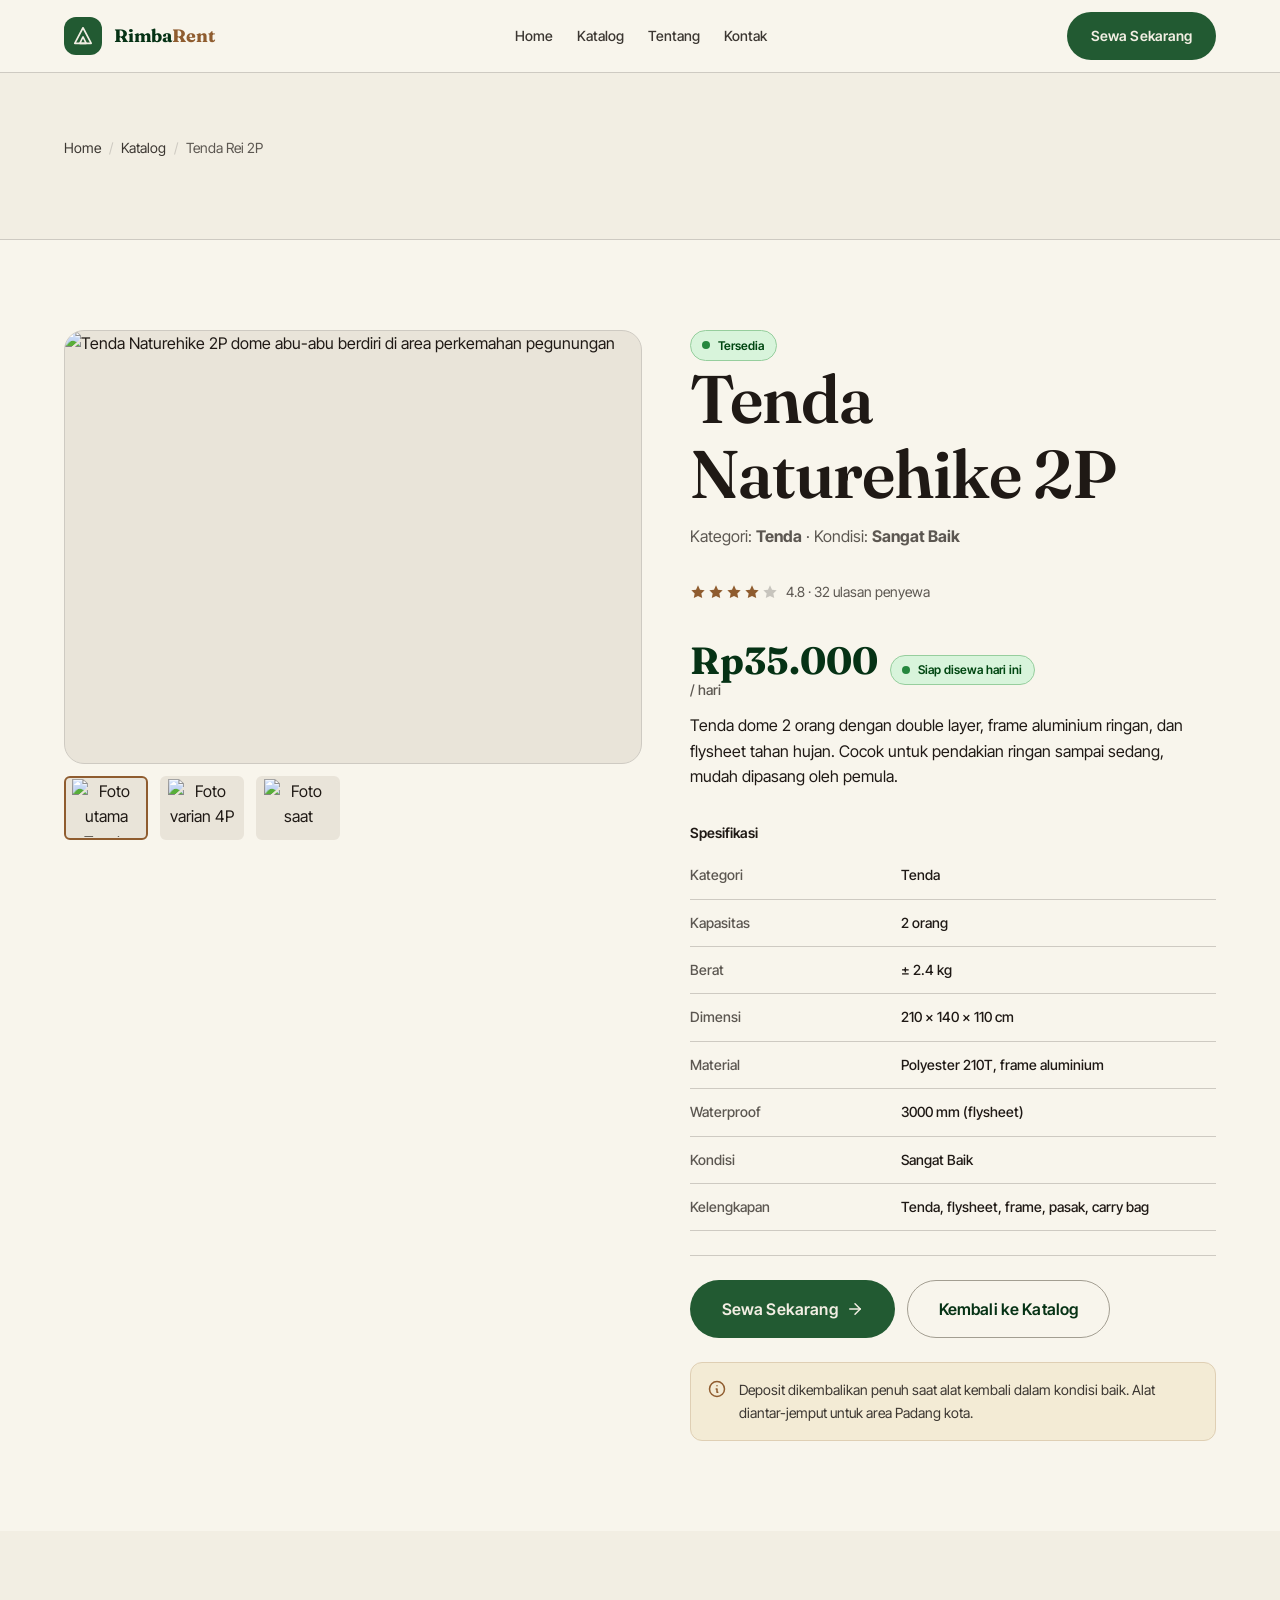
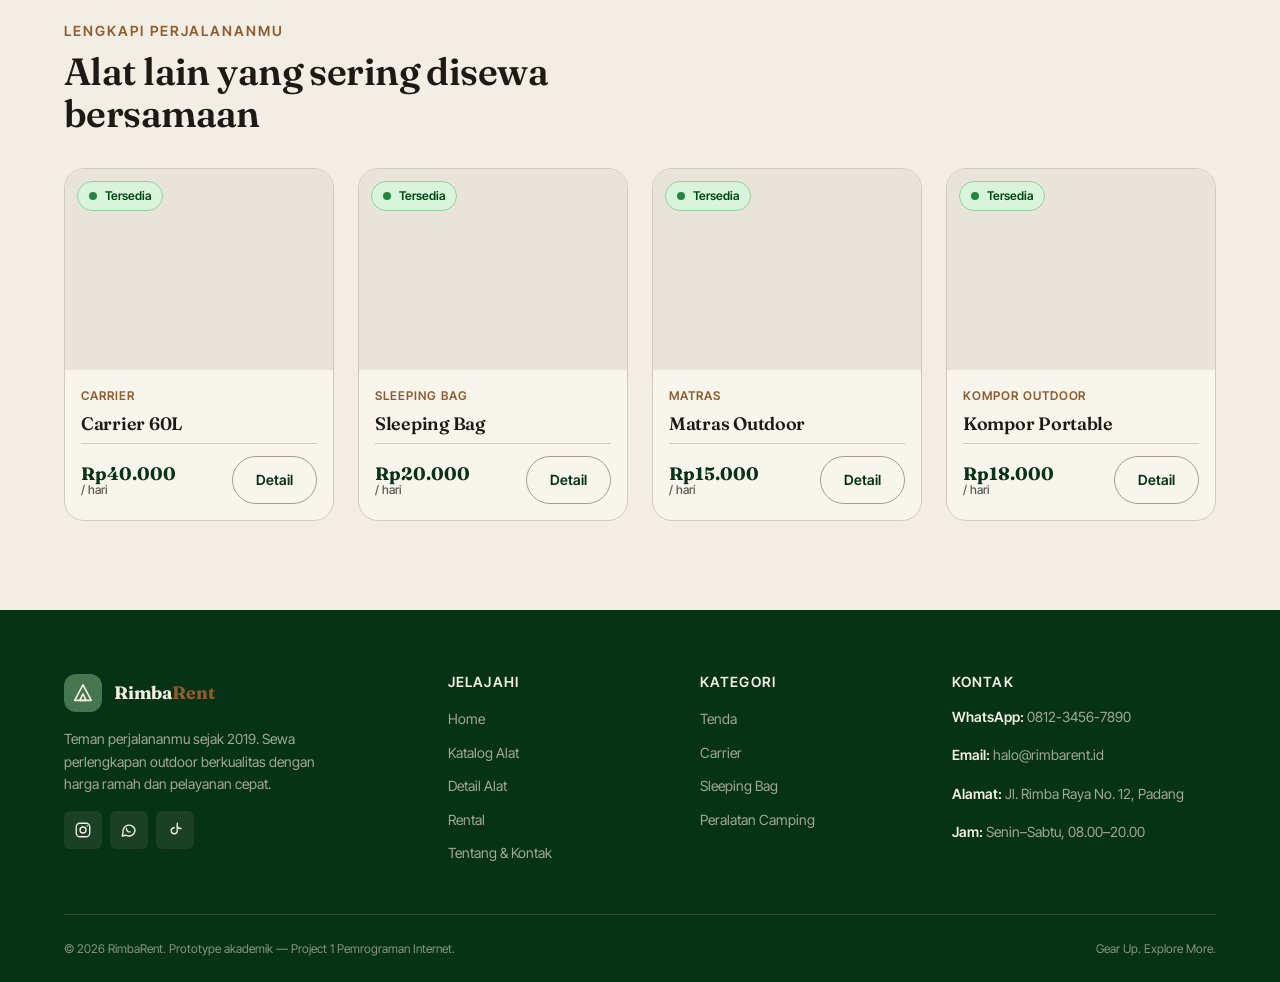
==== commit c4a7b103: "feat: foto kategori/produk via URL eksternal, fitur riwayat sewa, alamat Padang - Kategori, produk k" ====
--- a/pages/detail.html
+++ b/pages/detail.html
@@ -82,18 +82,18 @@
           <!-- KIRI: Foto -->
           <div class="detail-gallery detail-media-first">
             <figure class="detail-figure" aria-label="Foto Tenda Naturehike 2P">
-              <img data-detail-image src="../assets/images/products/tenda-naturehike-2p.jpg" alt="Tenda Naturehike 2P dome abu-abu berdiri di area perkemahan pegunungan">
+              <img data-detail-image src="https://images.unsplash.com/photo-1504280390367-361c6d9f38f4?auto=format&fit=crop&w=800&q=70" alt="Tenda Naturehike 2P dome abu-abu berdiri di area perkemahan pegunungan">
             </figure>
 
             <div class="detail-thumbs" role="group" aria-label="Galeri foto alat">
-              <button class="detail-thumb is-active" type="button" data-thumb="../assets/images/products/tenda-naturehike-2p.jpg" aria-label="Foto utama">
-                <img src="../assets/images/products/tenda-naturehike-2p.jpg" alt="Foto utama Tenda Naturehike 2P">
+              <button class="detail-thumb is-active" type="button" data-thumb="https://images.unsplash.com/photo-1504280390367-361c6d9f38f4?auto=format&fit=crop&w=800&q=70" aria-label="Foto utama">
+                <img src="https://images.unsplash.com/photo-1504280390367-361c6d9f38f4?auto=format&fit=crop&w=800&q=70" alt="Foto utama Tenda Naturehike 2P">
               </button>
-              <button class="detail-thumb" type="button" data-thumb="../assets/images/products/tenda-naturehike-4p.jpg" aria-label="Foto varian 4P">
-                <img src="../assets/images/products/tenda-naturehike-4p.jpg" alt="Foto varian 4P">
+              <button class="detail-thumb" type="button" data-thumb="https://images.unsplash.com/photo-1508873699372-7aeab60b44ab?auto=format&fit=crop&w=800&q=70" aria-label="Foto varian 4P">
+                <img src="https://images.unsplash.com/photo-1508873699372-7aeab60b44ab?auto=format&fit=crop&w=800&q=70" alt="Foto varian 4P">
               </button>
-              <button class="detail-thumb" type="button" data-thumb="../assets/images/categories/tenda.jpg" aria-label="Foto saat terpasang di alam">
-                <img src="../assets/images/categories/tenda.jpg" alt="Foto saat terpasang di alam">
+              <button class="detail-thumb" type="button" data-thumb="https://images.unsplash.com/photo-1510312305653-8ed496efae75?auto=format&fit=crop&w=800&q=70" aria-label="Foto saat terpasang di alam">
+                <img src="https://images.unsplash.com/photo-1510312305653-8ed496efae75?auto=format&fit=crop&w=800&q=70" alt="Foto saat terpasang di alam">
               </button>
             </div>
           </div>
@@ -147,13 +147,14 @@
 
             <div class="callout">
               <svg viewBox="0 0 24 24" fill="none" stroke="currentColor" stroke-width="1.8" stroke-linecap="round" stroke-linejoin="round" aria-hidden="true"><circle cx="12" cy="12" r="9"/><path d="M12 8h.01M11 12h1v4h1"/></svg>
-              <p style="max-width:none;margin:0">Deposit dikembalikan penuh saat alat kembali dalam kondisi baik. Alat diantar-jemput untuk area Bandung kota.</p>
+              <p style="max-width:none;margin:0">Deposit dikembalikan penuh saat alat kembali dalam kondisi baik. Alat diantar-jemput untuk area Padang kota.</p>
             </div>
           </div>
         </div>
       </div>
     </section>
 
+    <!-- Foto memakai URL eksternal (Unsplash). Ganti nilai src bila ingin foto lain. -->
     <!-- ================= ALAT LAIN ================= -->
     <section class="section section--cream" aria-labelledby="lain-title">
       <div class="container">
@@ -165,7 +166,7 @@
         <div class="grid products-grid">
           <article class="product-card">
             <div class="product-card__media">
-              <img src="../assets/images/categories/carrier-60l.jpg" alt="Carrier 60 liter warna hijau untuk pendakian" loading="lazy" onerror="this.style.display='none'">
+              <img src="https://images.unsplash.com/photo-1519904981063-b0cf448d479e?auto=format&fit=crop&w=800&q=70" alt="Carrier 60 liter warna hijau untuk pendakian" loading="lazy" onerror="this.style.display='none'">
             </div>
             <div class="product-card__body">
               <span class="badge badge--ok product-card__badge"><span class="badge__dot"></span>Tersedia</span>
@@ -180,7 +181,7 @@
 
           <article class="product-card">
             <div class="product-card__media">
-              <img src="../assets/images/categories/sleeping-bag.jpg" alt="Sleeping bag outdoor tergelar di dalam tenda" loading="lazy" onerror="this.style.display='none'">
+              <img src="https://images.unsplash.com/photo-1537225228614-56cc3556d7ed?auto=format&fit=crop&w=800&q=70" alt="Sleeping bag outdoor tergelar di dalam tenda" loading="lazy" onerror="this.style.display='none'">
             </div>
             <div class="product-card__body">
               <span class="badge badge--ok product-card__badge"><span class="badge__dot"></span>Tersedia</span>
@@ -195,7 +196,7 @@
 
           <article class="product-card">
             <div class="product-card__media">
-              <img src="../assets/images/categories/matras.jpg" alt="Matras camping digelar di rerumputan" loading="lazy" onerror="this.style.display='none'">
+              <img src="https://images.unsplash.com/photo-1537565266759-34bbc16be345?auto=format&fit=crop&w=800&q=70" alt="Matras camping digelar di rerumputan" loading="lazy" onerror="this.style.display='none'">
             </div>
             <div class="product-card__body">
               <span class="badge badge--ok product-card__badge"><span class="badge__dot"></span>Tersedia</span>
@@ -210,7 +211,7 @@
 
           <article class="product-card">
             <div class="product-card__media">
-              <img src="../assets/images/categories/kompor.jpg" alt="Kompor portable menyala saat memasak di alam bebas" loading="lazy" onerror="this.style.display='none'">
+              <img src="https://images.unsplash.com/photo-1478131143081-80f7f84ca84d?auto=format&fit=crop&w=800&q=70" alt="Kompor portable menyala saat memasak di alam bebas" loading="lazy" onerror="this.style.display='none'">
             </div>
             <div class="product-card__body">
               <span class="badge badge--ok product-card__badge"><span class="badge__dot"></span>Tersedia</span>
@@ -273,7 +274,7 @@
           <ul class="footer-contact">
             <li><b>WhatsApp:</b> 0812-3456-7890</li>
             <li><b>Email:</b> halo@rimbarent.id</li>
-            <li><b>Alamat:</b> Jl. Rimba Raya No. 12, Bandung</li>
+            <li><b>Alamat:</b> Jl. Rimba Raya No. 12, Padang</li>
             <li><b>Jam:</b> Senin–Sabtu, 08.00–20.00</li>
           </ul>
         </div>
--- a/css/style.css
+++ b/css/style.css
@@ -271,3 +271,7 @@
 .center { text-align: center; margin-inline: auto; }
 .mt-6 { margin-top: var(--sp-6); }
 .mt-7 { margin-top: var(--sp-7); }
+
+/* Pastikan atribut hidden selalu menyembunyikan elemen (menimpa display pada .btn/.grid dll) */
+[hidden] { display: none !important; }
+
--- a/css/components.css
+++ b/css/components.css
@@ -1220,3 +1220,84 @@
   border: 1px dashed var(--rule);
   border-radius: var(--r-lg);
 }
+
+/* --------------------------------------------------------------------------
+   RIWAYAT PENGAJUAN (localStorage)
+   -------------------------------------------------------------------------- */
+.btn--sm {
+  padding: 0.4rem 0.85rem;
+  font-size: var(--fs-sm);
+}
+
+.history-summary {
+  display: flex;
+  flex-wrap: wrap;
+  align-items: center;
+  gap: var(--sp-5);
+  padding: var(--sp-5);
+  margin-bottom: var(--sp-5);
+  background: var(--paper);
+  border: 1px solid var(--rule);
+  border-radius: var(--r-lg);
+  box-shadow: var(--sh-sm);
+}
+.history-summary__item { display: flex; flex-direction: column; gap: 2px; }
+.history-summary__item span {
+  font-size: var(--fs-xs);
+  text-transform: uppercase;
+  letter-spacing: 0.06em;
+  color: var(--muted);
+}
+.history-summary__item b { font-size: var(--fs-lg); color: var(--ink); }
+.history-summary__clear { margin-left: auto; }
+
+.history-list { display: grid; gap: var(--sp-4); }
+
+.history-card {
+  background: var(--paper);
+  border: 1px solid var(--rule);
+  border-radius: var(--r-md);
+  padding: var(--sp-5);
+  box-shadow: var(--sh-sm);
+  transition: transform var(--t-med), box-shadow var(--t-med);
+}
+.history-card:hover { transform: translateY(-2px); box-shadow: var(--sh-md); }
+
+.history-card__head {
+  display: flex;
+  flex-wrap: wrap;
+  align-items: flex-start;
+  justify-content: space-between;
+  gap: var(--sp-3);
+  margin-bottom: var(--sp-4);
+}
+.history-card__tool { font-size: var(--fs-md); margin-bottom: 2px; }
+.history-card__date { font-size: var(--fs-xs); color: var(--muted); }
+.history-card__badge { flex: none; }
+
+.history-card__rows {
+  display: grid;
+  grid-template-columns: repeat(3, 1fr);
+  gap: var(--sp-3) var(--sp-5);
+  padding-block: var(--sp-4);
+  border-top: 1px solid var(--rule);
+  border-bottom: 1px solid var(--rule);
+}
+.history-card__rows > div { display: flex; flex-direction: column; gap: 2px; }
+.history-card__rows span { font-size: var(--fs-xs); color: var(--muted); }
+.history-card__rows b { font-size: var(--fs-sm); font-weight: 600; color: var(--ink-soft); }
+.history-card__total { color: var(--forest) !important; font-size: var(--fs-base) !important; }
+
+.history-card__actions {
+  display: flex;
+  flex-wrap: wrap;
+  gap: var(--sp-2);
+  margin-top: var(--sp-4);
+}
+.history-card__remove { color: oklch(42% 0.16 27); }
+.history-card__remove:hover { border-color: var(--maint); }
+
+@media (max-width: 767px) {
+  .history-card__rows { grid-template-columns: repeat(2, 1fr); }
+  .history-summary__clear { margin-left: 0; width: 100%; }
+}
